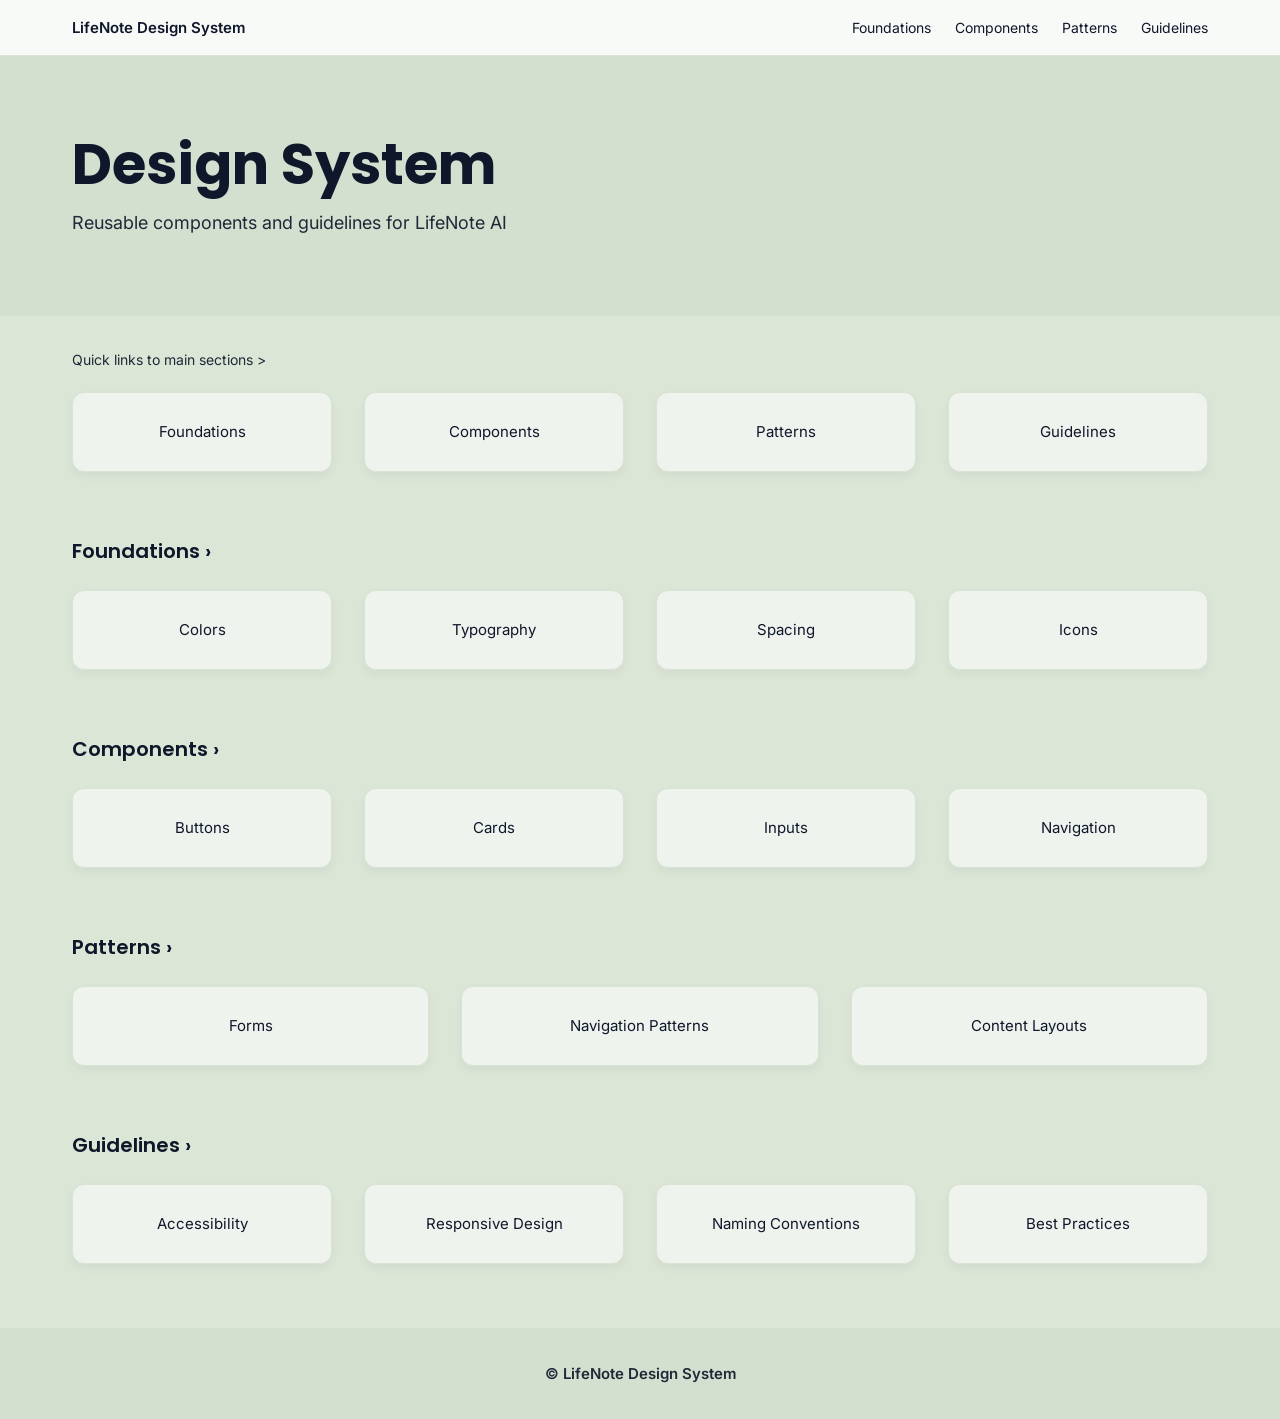
==== index.html @ e41692b9 "Add files via upload" ====
<!doctype html>
<html lang="en">
  <head>
    <meta charset="UTF-8" />
    <meta name="viewport" content="width=device-width, initial-scale=1.0" />
    <title>LifeNote Design System</title>
    <link rel="preconnect" href="https://fonts.googleapis.com" />
    <link rel="preconnect" href="https://fonts.gstatic.com" crossorigin />
    <link
      href="https://fonts.googleapis.com/css2?family=Inter:wght@400;500;600&family=Poppins:wght@600;700&display=swap"
      rel="stylesheet"
    />
    <link rel="stylesheet" href="styles.css" />
  </head>
  <body>
    <header class="top-nav">
      <div class="nav-container">
        <div class="logo">LifeNote Design System</div>

        <nav class="main-nav">
          <a href="#foundations">Foundations</a>
          <a href="#components">Components</a>
          <a href="#patterns">Patterns</a>
          <a href="#guidelines">Guidelines</a>
        </nav>
      </div>
    </header>

    <main>
      <section class="hero">
        <div class="hero-content">
          <h1>Design System</h1>
          <p>Reusable components and guidelines for LifeNote AI</p>
        </div>
      </section>

      <section class="content-section">
        <div class="page-width">
          <p class="section-label">Quick links to main sections &gt;</p>
          <div class="card-grid four-col">
            <a class="wire-card" href="#foundations">Foundations</a>
            <a class="wire-card" href="#components">Components</a>
            <a class="wire-card" href="#patterns">Patterns</a>
            <a class="wire-card" href="#guidelines">Guidelines</a>
          </div>
        </div>
      </section>

      <section class="content-section" id="foundations">
        <div class="page-width">
          <h2>Foundations &rsaquo;</h2>
          <div class="card-grid four-col">
            <a class="wire-card" href="#">Colors</a>
            <a class="wire-card" href="#">Typography</a>
            <a class="wire-card" href="#">Spacing</a>
            <a class="wire-card" href="#">Icons</a>
          </div>
        </div>
      </section>

      <section class="content-section" id="components">
        <div class="page-width">
          <h2>Components &rsaquo;</h2>
          <div class="card-grid four-col">
            <a class="wire-card" href="buttons.html">Buttons</a>
            <a class="wire-card" href="#">Cards</a>
            <a class="wire-card" href="#">Inputs</a>
            <a class="wire-card" href="#">Navigation</a>
          </div>
        </div>
      </section>

      <section class="content-section" id="patterns">
        <div class="page-width">
          <h2>Patterns &rsaquo;</h2>
          <div class="card-grid three-col">
            <a class="wire-card" href="#">Forms</a>
            <a class="wire-card" href="#">Navigation Patterns</a>
            <a class="wire-card" href="#">Content Layouts</a>
          </div>
        </div>
      </section>

      <section class="content-section" id="guidelines">
        <div class="page-width">
          <h2>Guidelines &rsaquo;</h2>
          <div class="card-grid four-col">
            <a class="wire-card" href="#">Accessibility</a>
            <a class="wire-card" href="#">Responsive Design</a>
            <a class="wire-card" href="#">Naming Conventions</a>
            <a class="wire-card" href="#">Best Practices</a>
          </div>
        </div>
      </section>
    </main>

    <footer class="site-footer">
      <p>&copy; LifeNote Design System</p>
    </footer>
  </body>
</html>
---- styles.css ----
:root {
  --bg-page: #dbe6d7;
  --bg-nav: #f8faf8;
  --bg-hero: #d3dfcf;
  --bg-card: #ffffff;
  --bg-card-soft: #f4f6f3;
  --bg-sidebar: #edf2ea;
  --bg-footer: #d3dfcf;

  --text-main: #0f172a;
  --text-body: #1f2937;
  --text-muted: #667085;

  --border: #d9e2d3;
  --border-accent: #b68cff;

  --primary: #4c6ef5;
  --primary-hover: #3b5bdb;
  --accent: #9b7cf3;
  --accent-soft: #efe7ff;

  --surface: #ffffff;
  --surface-muted: #f7f8f7;

  --font-heading: "Poppins", sans-serif;
  --font-body: "Inter", sans-serif;

  --radius-sm: 8px;
  --radius-md: 12px;
  --radius-lg: 16px;

  --shadow-sm: 0 4px 10px rgba(15, 23, 42, 0.05);
  --shadow-md: 0 10px 24px rgba(15, 23, 42, 0.08);

  --space-1: 8px;
  --space-2: 12px;
  --space-3: 16px;
  --space-4: 24px;
  --space-5: 32px;
  --space-6: 40px;
  --space-7: 48px;
  --space-8: 64px;
}

* {
  box-sizing: border-box;
}

html {
  scroll-behavior: smooth;
}

body {
  margin: 0;
  background: var(--bg-page);
  color: var(--text-body);
  font-family: var(--font-body);
}

a {
  text-decoration: none;
  color: inherit;
}

p {
  font-size: 15px;
  line-height: 1.7;
  color: var(--text-body);
}

.top-nav {
  background: var(--bg-nav);
  border-bottom: 1px solid var(--border);
}

.nav-container {
  max-width: 1200px;
  margin: 0 auto;
  padding: 18px 32px;
  display: flex;
  justify-content: space-between;
  align-items: center;
  gap: 24px;
}

.logo {
  font-size: 15px;
  font-weight: 600;
  color: var(--text-main);
}

.main-nav {
  display: flex;
  gap: 24px;
  flex-wrap: wrap;
}

.main-nav a {
  font-size: 14px;
  color: var(--text-main);
  transition: 0.2s ease;
}

.main-nav a:hover {
  color: var(--primary);
}

.hero {
  background: var(--bg-hero);
  min-height: 260px;
  display: flex;
  align-items: center;
  padding: 40px 0;
}

.hero-small {
  min-height: 220px;
}

.hero-content {
  max-width: 1200px;
  width: 100%;
  margin: 0 auto;
  padding: 0 32px;
}

.eyebrow {
  margin: 0 0 8px;
  font-size: 13px;
  color: var(--text-muted);
}

.hero h1 {
  margin: 0 0 12px;
  font-family: var(--font-heading);
  font-size: 56px;
  line-height: 1.1;
  font-weight: 700;
  color: var(--text-main);
}

.hero p {
  margin: 0;
  font-size: 18px;
  color: var(--text-body);
}

.content-section {
  padding: 32px 0;
}

.page-width {
  max-width: 1200px;
  margin: 0 auto;
  padding: 0 32px;
}

.section-label {
  margin: 0 0 20px;
  font-size: 14px;
  color: var(--text-body);
}

h2 {
  margin: 0 0 24px;
  font-family: var(--font-heading);
  font-size: 20px;
  font-weight: 600;
  color: var(--text-main);
}

.card-grid {
  display: grid;
  gap: 32px;
}

.four-col {
  grid-template-columns: repeat(4, 1fr);
}

.three-col {
  grid-template-columns: repeat(3, 1fr);
}

.wire-card {
  background: rgba(255, 255, 255, 0.55);
  border: 1px solid var(--border);
  min-height: 80px;
  border-radius: var(--radius-md);
  display: flex;
  justify-content: center;
  align-items: center;
  font-size: 15px;
  color: var(--text-main);
  box-shadow: var(--shadow-sm);
  transition: 0.2s ease;
}

.wire-card:hover {
  transform: translateY(-2px);
  background: var(--surface);
  border-color: var(--primary);
}

.site-footer {
  background: var(--bg-footer);
  text-align: center;
  padding: 18px 20px;
  margin-top: 32px;
  font-size: 14px;
  font-weight: 600;
  color: var(--text-main);
}

/* Buttons page layout */
.button-layout {
  display: grid;
  grid-template-columns: 220px 1fr;
  gap: 32px;
  align-items: start;
}

.sidebar {
  background: rgba(255, 255, 255, 0.45);
  border: 1px solid var(--border);
  border-radius: var(--radius-md);
  min-height: 430px;
  padding: 24px 18px;
}

.sidebar h3 {
  margin: 0 0 18px;
  font-family: var(--font-heading);
  font-size: 16px;
  color: var(--text-main);
}

.sidebar a {
  display: block;
  padding: 12px 14px;
  margin-bottom: 10px;
  font-size: 14px;
  border-radius: var(--radius-sm);
  color: var(--text-body);
  transition: 0.2s ease;
}

.sidebar a:hover {
  background: var(--surface);
}

.sidebar .active-link {
  background: var(--surface);
  border: 1px solid var(--border-accent);
  color: var(--primary);
  font-weight: 600;
}

.main-content h2 {
  margin-bottom: 32px;
}

.button-grid {
  display: grid;
  grid-template-columns: 1fr 1fr;
  gap: 32px;
}

.content-card {
  background: rgba(255, 255, 255, 0.65);
  border: 1px solid var(--border);
  border-radius: var(--radius-md);
  padding: 24px;
  box-shadow: var(--shadow-sm);
}

.content-card h3 {
  margin: 0 0 16px;
  font-family: var(--font-heading);
  font-size: 16px;
  color: var(--text-main);
}

.content-card p {
  margin: 0 0 12px;
}

.content-card p:last-child {
  margin-bottom: 0;
}

.tall-card {
  min-height: 240px;
}

.code-card {
  grid-column: 1 / 2;
  min-height: 220px;
}

/* Button demos */
.button-demo-row {
  display: flex;
  flex-wrap: wrap;
  gap: 12px;
  align-items: center;
}

.btn-outline-group {
  border: 2px dashed var(--border-accent);
  border-radius: var(--radius-sm);
  padding: 14px;
  margin-top: 12px;
  background: rgba(255, 255, 255, 0.45);
}

.btn {
  border: none;
  border-radius: 8px;
  padding: 12px 18px;
  font-family: var(--font-body);
  font-size: 14px;
  font-weight: 500;
  line-height: 1;
  cursor: pointer;
  transition: 0.2s ease;
  display: inline-flex;
  align-items: center;
  gap: 8px;
}

.btn-primary {
  background: var(--primary);
  color: white;
}

.btn-primary:hover {
  background: var(--primary-hover);
}

.btn-secondary {
  background: #ffffff;
  color: var(--text-main);
  border: 1px solid #d0d5dd;
}

.btn-secondary:hover {
  border-color: var(--primary);
  color: var(--primary);
}

.btn-accent {
  background: var(--accent);
  color: white;
}

.btn-accent:hover {
  background: #845ef7;
}

.btn-disabled,
.btn:disabled {
  opacity: 0.45;
  cursor: not-allowed;
}

/* Code block */
.code-placeholder {
  background: #eef2f7;
  border-radius: 8px;
  padding: 20px;
  min-height: 110px;
  border: 1px solid #d8dee8;
}

.code-line {
  height: 10px;
  background: #cfd8e3;
  border-radius: 999px;
  margin-bottom: 12px;
}

.code-line.short {
  width: 28%;
}

.code-line.medium {
  width: 54%;
}

.code-line.long {
  width: 74%;
}

/* Responsive */
@media (max-width: 900px) {
  .four-col,
  .three-col {
    grid-template-columns: repeat(2, 1fr);
  }

  .button-layout {
    grid-template-columns: 1fr;
  }

  .button-grid {
    grid-template-columns: 1fr;
  }

  .code-card {
    grid-column: auto;
  }
}

@media (max-width: 600px) {
  .nav-container {
    flex-direction: column;
    align-items: flex-start;
  }

  .four-col,
  .three-col {
    grid-template-columns: 1fr;
  }

  .hero h1 {
    font-size: 38px;
  }

  .hero-content,
  .page-width {
    padding-left: 20px;
    padding-right: 20px;
  }

  .button-demo-row {
    flex-direction: column;
    align-items: stretch;
  }

  .btn {
    justify-content: center;
  }
}
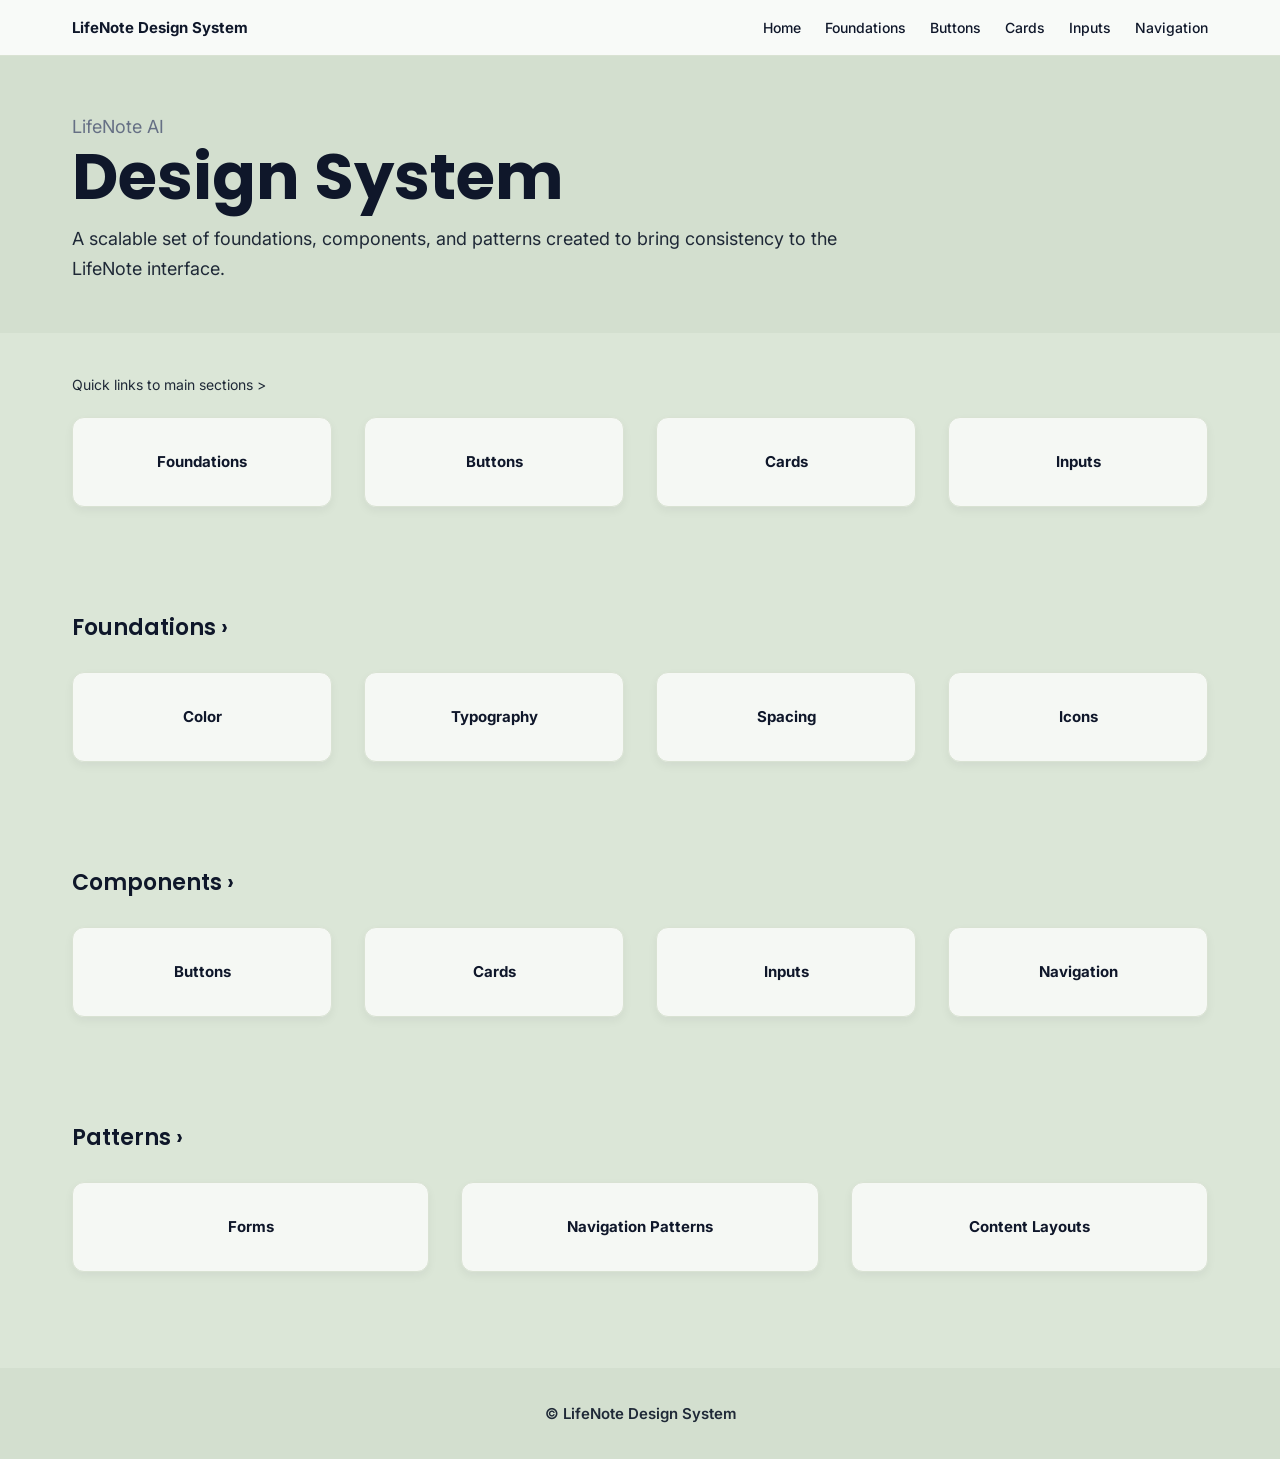
==== commit 66031a14: "Add files via upload" ====
--- a/index.html
+++ b/index.html
@@ -12,16 +12,18 @@
     />
     <link rel="stylesheet" href="styles.css" />
   </head>
+
   <body>
     <header class="top-nav">
       <div class="nav-container">
-        <div class="logo">LifeNote Design System</div>
-
+        <div class="logo"><a href="index.html">LifeNote Design System</a></div>
         <nav class="main-nav">
-          <a href="#foundations">Foundations</a>
-          <a href="#components">Components</a>
-          <a href="#patterns">Patterns</a>
-          <a href="#guidelines">Guidelines</a>
+          <a href="index.html">Home</a>
+          <a href="foundation-guidelines.html">Foundations</a>
+          <a href="buttons.html">Buttons</a>
+          <a href="component-guidelines.html">Cards</a>
+          <a href="inputs.html">Inputs</a>
+          <a href="navigation.html">Navigation</a>
         </nav>
       </div>
     </header>
@@ -29,8 +31,12 @@
     <main>
       <section class="hero">
         <div class="hero-content">
+          <p class="eyebrow">LifeNote AI</p>
           <h1>Design System</h1>
-          <p>Reusable components and guidelines for LifeNote AI</p>
+          <p>
+            A scalable set of foundations, components, and patterns created to
+            bring consistency to the LifeNote interface.
+          </p>
         </div>
       </section>
 
@@ -38,10 +44,12 @@
         <div class="page-width">
           <p class="section-label">Quick links to main sections &gt;</p>
           <div class="card-grid four-col">
-            <a class="wire-card" href="#foundations">Foundations</a>
-            <a class="wire-card" href="#components">Components</a>
-            <a class="wire-card" href="#patterns">Patterns</a>
-            <a class="wire-card" href="#guidelines">Guidelines</a>
+            <a class="wire-card" href="foundation-guidelines.html"
+              >Foundations</a
+            >
+            <a class="wire-card" href="buttons.html">Buttons</a>
+            <a class="wire-card" href="component-guidelines.html">Cards</a>
+            <a class="wire-card" href="inputs.html">Inputs</a>
           </div>
         </div>
       </section>
@@ -50,10 +58,10 @@
         <div class="page-width">
           <h2>Foundations &rsaquo;</h2>
           <div class="card-grid four-col">
-            <a class="wire-card" href="#">Colors</a>
-            <a class="wire-card" href="#">Typography</a>
-            <a class="wire-card" href="#">Spacing</a>
-            <a class="wire-card" href="#">Icons</a>
+            <a class="wire-card" href="foundation-guidelines.html">Color</a>
+            <a class="wire-card" href="typography.html">Typography</a>
+            <a class="wire-card" href="spacing.html">Spacing</a>
+            <a class="wire-card" href="icons.html">Icons</a>
           </div>
         </div>
       </section>
@@ -63,9 +71,9 @@
           <h2>Components &rsaquo;</h2>
           <div class="card-grid four-col">
             <a class="wire-card" href="buttons.html">Buttons</a>
-            <a class="wire-card" href="#">Cards</a>
-            <a class="wire-card" href="#">Inputs</a>
-            <a class="wire-card" href="#">Navigation</a>
+            <a class="wire-card" href="component-guidelines.html">Cards</a>
+            <a class="wire-card" href="inputs.html">Inputs</a>
+            <a class="wire-card" href="navigation.html">Navigation</a>
           </div>
         </div>
       </section>
@@ -74,21 +82,11 @@
         <div class="page-width">
           <h2>Patterns &rsaquo;</h2>
           <div class="card-grid three-col">
-            <a class="wire-card" href="#">Forms</a>
-            <a class="wire-card" href="#">Navigation Patterns</a>
-            <a class="wire-card" href="#">Content Layouts</a>
-          </div>
-        </div>
-      </section>
-
-      <section class="content-section" id="guidelines">
-        <div class="page-width">
-          <h2>Guidelines &rsaquo;</h2>
-          <div class="card-grid four-col">
-            <a class="wire-card" href="#">Accessibility</a>
-            <a class="wire-card" href="#">Responsive Design</a>
-            <a class="wire-card" href="#">Naming Conventions</a>
-            <a class="wire-card" href="#">Best Practices</a>
+            <a class="wire-card" href="forms.html">Forms</a>
+            <a class="wire-card" href="navigation-patterns.html"
+              >Navigation Patterns</a
+            >
+            <a class="wire-card" href="content-layouts.html">Content Layouts</a>
           </div>
         </div>
       </section>
--- a/styles.css
+++ b/styles.css
@@ -42,6 +42,8 @@
   --space-8: 64px;
 }
 
+/* Base */
+
 * {
   box-sizing: border-box;
 }
@@ -68,9 +70,30 @@
   color: var(--text-body);
 }
 
+h1,
+h2,
+h3 {
+  font-family: var(--font-heading);
+  color: var(--text-main);
+}
+
+ul {
+  margin-top: 0;
+  margin-bottom: 0;
+}
+
+li {
+  line-height: 1.5;
+}
+
+/* Header */
+
 .top-nav {
   background: var(--bg-nav);
   border-bottom: 1px solid var(--border);
+  position: sticky;
+  top: 0;
+  z-index: 1000;
 }
 
 .nav-container {
@@ -83,9 +106,10 @@
   gap: 24px;
 }
 
-.logo {
+.logo,
+.logo a {
   font-size: 15px;
-  font-weight: 600;
+  font-weight: 700;
   color: var(--text-main);
 }
 
@@ -97,6 +121,7 @@
 
 .main-nav a {
   font-size: 14px;
+  font-weight: 500;
   color: var(--text-main);
   transition: 0.2s ease;
 }
@@ -104,17 +129,19 @@
 .main-nav a:hover {
   color: var(--primary);
 }
+
+/* Hero */
 
 .hero {
   background: var(--bg-hero);
   min-height: 260px;
   display: flex;
   align-items: center;
-  padding: 40px 0;
+  padding: 56px 0 48px;
 }
 
 .hero-small {
-  min-height: 220px;
+  min-height: 240px;
 }
 
 .hero-content {
@@ -126,27 +153,27 @@
 
 .eyebrow {
   margin: 0 0 8px;
-  font-size: 13px;
+  font-size: 14px;
   color: var(--text-muted);
 }
 
 .hero h1 {
-  margin: 0 0 12px;
-  font-family: var(--font-heading);
-  font-size: 56px;
-  line-height: 1.1;
-  font-weight: 700;
-  color: var(--text-main);
+  margin: 0 0 14px;
+  font-size: clamp(42px, 6vw, 64px);
+  line-height: 1.05;
+  font-weight: 700;
 }
 
 .hero p {
   margin: 0;
   font-size: 18px;
-  color: var(--text-body);
-}
+  max-width: 820px;
+}
+
+/* General Layout */
 
 .content-section {
-  padding: 32px 0;
+  padding: 40px 0 64px;
 }
 
 .page-width {
@@ -158,15 +185,12 @@
 .section-label {
   margin: 0 0 20px;
   font-size: 14px;
-  color: var(--text-body);
 }
 
 h2 {
-  margin: 0 0 24px;
-  font-family: var(--font-heading);
-  font-size: 20px;
+  margin: 0 0 28px;
+  font-size: 22px;
   font-weight: 600;
-  color: var(--text-main);
 }
 
 .card-grid {
@@ -183,14 +207,17 @@
 }
 
 .wire-card {
-  background: rgba(255, 255, 255, 0.55);
-  border: 1px solid var(--border);
-  min-height: 80px;
+  background: rgba(255, 255, 255, 0.74);
+  border: 1px solid var(--border);
+  min-height: 90px;
   border-radius: var(--radius-md);
   display: flex;
   justify-content: center;
   align-items: center;
+  padding: 18px;
+  text-align: center;
   font-size: 15px;
+  font-weight: 700;
   color: var(--text-main);
   box-shadow: var(--shadow-sm);
   transition: 0.2s ease;
@@ -209,10 +236,10 @@
   margin-top: 32px;
   font-size: 14px;
   font-weight: 600;
-  color: var(--text-main);
-}
-
-/* Buttons page layout */
+}
+
+/* Sidebar Layout */
+
 .button-layout {
   display: grid;
   grid-template-columns: 220px 1fr;
@@ -221,18 +248,17 @@
 }
 
 .sidebar {
-  background: rgba(255, 255, 255, 0.45);
+  background: rgba(255, 255, 255, 0.58);
   border: 1px solid var(--border);
   border-radius: var(--radius-md);
   min-height: 430px;
   padding: 24px 18px;
+  box-shadow: var(--shadow-sm);
 }
 
 .sidebar h3 {
   margin: 0 0 18px;
-  font-family: var(--font-heading);
   font-size: 16px;
-  color: var(--text-main);
 }
 
 .sidebar a {
@@ -253,32 +279,32 @@
   background: var(--surface);
   border: 1px solid var(--border-accent);
   color: var(--primary);
-  font-weight: 600;
-}
-
-.main-content h2 {
-  margin-bottom: 32px;
+  font-weight: 700;
+}
+
+.main-content {
+  min-width: 0;
 }
 
 .button-grid {
   display: grid;
-  grid-template-columns: 1fr 1fr;
+  grid-template-columns: repeat(2, 1fr);
   gap: 32px;
+  align-items: start;
 }
 
 .content-card {
-  background: rgba(255, 255, 255, 0.65);
-  border: 1px solid var(--border);
-  border-radius: var(--radius-md);
-  padding: 24px;
+  background: rgba(255, 255, 255, 0.78);
+  border: 1px solid var(--border);
+  border-radius: var(--radius-lg);
+  padding: 28px;
   box-shadow: var(--shadow-sm);
+  overflow: hidden;
 }
 
 .content-card h3 {
-  margin: 0 0 16px;
-  font-family: var(--font-heading);
-  font-size: 16px;
-  color: var(--text-main);
+  margin: 0 0 18px;
+  font-size: 17px;
 }
 
 .content-card p {
@@ -289,16 +315,16 @@
   margin-bottom: 0;
 }
 
+.full-span {
+  grid-column: 1 / -1;
+}
+
 .tall-card {
   min-height: 240px;
 }
 
-.code-card {
-  grid-column: 1 / 2;
-  min-height: 220px;
-}
-
-/* Button demos */
+/* Buttons */
+
 .button-demo-row {
   display: flex;
   flex-wrap: wrap;
@@ -320,12 +346,13 @@
   padding: 12px 18px;
   font-family: var(--font-body);
   font-size: 14px;
-  font-weight: 500;
+  font-weight: 700;
   line-height: 1;
   cursor: pointer;
   transition: 0.2s ease;
   display: inline-flex;
   align-items: center;
+  justify-content: center;
   gap: 8px;
 }
 
@@ -334,7 +361,8 @@
   color: white;
 }
 
-.btn-primary:hover {
+.btn-primary:hover,
+.hover-demo {
   background: var(--primary-hover);
 }
 
@@ -358,41 +386,473 @@
   background: #845ef7;
 }
 
-.btn-disabled,
-.btn:disabled {
+.btn-ghost {
+  background: transparent;
+  color: var(--primary);
+  border: 1px solid var(--primary);
+}
+
+.btn-ghost:hover {
+  background: var(--accent-soft);
+}
+
+.pressed-demo {
+  transform: scale(0.96);
+}
+
+.btn:disabled,
+.btn-disabled {
   opacity: 0.45;
   cursor: not-allowed;
 }
 
-/* Code block */
-.code-placeholder {
-  background: #eef2f7;
-  border-radius: 8px;
-  padding: 20px;
-  min-height: 110px;
-  border: 1px solid #d8dee8;
-}
-
-.code-line {
-  height: 10px;
-  background: #cfd8e3;
+/* Real Code Block */
+
+.code-label {
+  display: inline-block;
+  margin-bottom: 10px;
+  font-size: 12px;
+  font-weight: 700;
+  color: var(--text-muted);
+  text-transform: uppercase;
+  letter-spacing: 0.04em;
+}
+
+.code-description {
+  font-size: 14px;
+  color: var(--text-muted);
+  margin-bottom: 12px;
+}
+
+.code-block {
+  background: #0f172a;
+  color: #e5e7eb;
+  border-radius: 12px;
+  padding: 18px 20px;
+  font-family: "Courier New", monospace;
+  font-size: 13px;
+  line-height: 1.4;
+  overflow-x: auto;
+  box-shadow: var(--shadow-sm);
+  margin: 0 0 18px;
+}
+
+.code-block:last-child {
+  margin-bottom: 0;
+}
+
+.code-block code {
+  white-space: pre;
+}
+
+/* Color Page */
+
+.color-demo-grid {
+  display: grid;
+  grid-template-columns: repeat(3, 1fr);
+  gap: 18px;
+}
+
+.color-demo {
+  min-height: 130px;
+  border-radius: var(--radius-lg);
+  padding: 18px;
+  display: flex;
+  flex-direction: column;
+  justify-content: flex-end;
+  font-weight: 700;
+  line-height: 1.4;
+  box-shadow: var(--shadow-md);
+  border: 1px solid var(--border);
+}
+
+.primary-demo {
+  background: var(--primary);
+  color: white;
+}
+
+.hover-demo-color {
+  background: var(--primary-hover);
+  color: white;
+}
+
+.accent-demo {
+  background: var(--accent);
+  color: white;
+}
+
+.bg-demo {
+  background: var(--bg-hero);
+  color: var(--text-main);
+}
+
+.surface-demo {
+  background: var(--surface);
+  color: var(--text-main);
+}
+
+.muted-demo {
+  background: var(--text-muted);
+  color: white;
+}
+
+/* Typography Page */
+
+.type-demo {
+  background: linear-gradient(180deg, #ffffff 0%, #f7f8f7 100%);
+  border: 1px solid var(--border);
+  border-radius: var(--radius-lg);
+  padding: var(--space-5);
+  box-shadow: var(--shadow-md);
+}
+
+.type-row {
+  display: grid;
+  grid-template-columns: 180px 1fr;
+  gap: var(--space-4);
+  align-items: baseline;
+  padding: 18px 0;
+  border-bottom: 1px solid var(--border);
+}
+
+.type-row:first-child {
+  padding-top: 0;
+}
+
+.type-row:last-child {
+  border-bottom: none;
+  padding-bottom: 0;
+}
+
+.type-label {
+  font-size: 13px;
+  color: var(--text-muted);
+  font-weight: 700;
+  line-height: 1.4;
+}
+
+.type-sample {
+  margin: 0;
+  color: var(--text-main);
+}
+
+.sample-h1 {
+  font-family: var(--font-heading);
+  font-size: 42px;
+  font-weight: 700;
+  line-height: 1.1;
+}
+
+.sample-h2 {
+  font-family: var(--font-heading);
+  font-size: 30px;
+  font-weight: 600;
+  line-height: 1.2;
+}
+
+.sample-h3 {
+  font-family: var(--font-heading);
+  font-size: 22px;
+  font-weight: 600;
+  line-height: 1.3;
+}
+
+.sample-body {
+  font-family: var(--font-body);
+  font-size: 16px;
+  line-height: 1.7;
+}
+
+.sample-label {
+  font-family: var(--font-body);
+  font-size: 13px;
+  font-weight: 600;
+  color: var(--text-muted);
+  text-transform: uppercase;
+  letter-spacing: 0.04em;
+}
+
+/* Prompt / Card Demo */
+
+.prompt-card {
+  background: var(--surface);
+  border: 1px solid var(--border);
+  border-radius: 20px;
+  padding: 28px;
+  box-shadow: var(--shadow-md);
+  max-width: 520px;
+}
+
+.prompt-label {
+  display: inline-block;
+  background: var(--accent-soft);
+  color: var(--primary);
+  font-size: 12px;
+  font-weight: 700;
+  padding: 6px 10px;
   border-radius: 999px;
+  margin-bottom: 16px;
+}
+
+.prompt-card h3 {
+  font-size: 24px;
+  margin-bottom: 10px;
+}
+
+.prompt-card p {
+  margin-bottom: 20px;
+}
+
+.card-demo {
+  background: var(--surface);
+  border: 1px solid var(--border);
+  border-radius: var(--radius-lg);
+  padding: 24px;
+  box-shadow: var(--shadow-md);
+  max-width: 460px;
+}
+
+/* Spacing Page */
+
+.spacing-demo {
+  background: var(--surface);
+  border: 1px solid var(--border);
+  border-radius: var(--radius-lg);
+  padding: var(--space-5);
+  box-shadow: var(--shadow-md);
+}
+
+.spacing-row {
+  display: grid;
+  grid-template-columns: 80px 1fr;
+  align-items: center;
+  gap: var(--space-4);
+  margin-bottom: var(--space-3);
+}
+
+.spacing-row:last-child {
+  margin-bottom: 0;
+}
+
+.spacing-label {
+  font-size: 13px;
+  font-weight: 700;
+  color: var(--text-muted);
+}
+
+.space-bar {
+  height: 28px;
+  background: var(--primary);
+  border-radius: 999px;
+  box-shadow: var(--shadow-sm);
+}
+
+.space-1 {
+  width: 8px;
+}
+.space-2 {
+  width: 12px;
+}
+.space-3 {
+  width: 16px;
+}
+.space-4 {
+  width: 24px;
+}
+.space-5 {
+  width: 32px;
+}
+.space-6 {
+  width: 40px;
+}
+.space-7 {
+  width: 48px;
+}
+.space-8 {
+  width: 64px;
+}
+
+/* Icons Page */
+
+.icon-demo-grid {
+  display: grid;
+  grid-template-columns: repeat(4, 1fr);
+  gap: var(--space-3);
+}
+
+.icon-demo {
+  background: var(--surface);
+  border: 1px solid var(--border);
+  border-radius: var(--radius-lg);
+  padding: var(--space-4);
+  text-align: center;
+  box-shadow: var(--shadow-sm);
+}
+
+.icon-symbol {
+  display: block;
+  font-size: 32px;
+  color: var(--primary);
   margin-bottom: 12px;
-}
-
-.code-line.short {
-  width: 28%;
-}
-
-.code-line.medium {
-  width: 54%;
-}
-
-.code-line.long {
-  width: 74%;
+  line-height: 1;
+}
+
+.icon-demo span {
+  display: block;
+  font-size: 14px;
+  font-weight: 600;
+  color: var(--text-body);
+}
+
+/* Inputs / Forms */
+
+.form-demo {
+  background: var(--surface);
+  border: 1px solid var(--border);
+  border-radius: var(--radius-lg);
+  padding: var(--space-5);
+  box-shadow: var(--shadow-md);
+  display: grid;
+  gap: var(--space-3);
+}
+
+.form-demo label {
+  font-weight: 700;
+  font-size: 14px;
+  color: var(--text-main);
+}
+
+.form-demo input,
+.form-demo textarea {
+  width: 100%;
+  border: 1px solid var(--border);
+  border-radius: var(--radius-sm);
+  padding: 14px 16px;
+  font-family: var(--font-body);
+  font-size: 15px;
+  background: white;
+  color: var(--text-body);
+}
+
+.form-demo textarea {
+  min-height: 120px;
+  resize: vertical;
+}
+
+.form-demo input:focus,
+.form-demo textarea:focus {
+  outline: 2px solid var(--accent-soft);
+  border-color: var(--primary);
+}
+
+/* Navigation Demo */
+
+.nav-demo {
+  background: var(--surface);
+  border: 1px solid var(--border);
+  border-radius: var(--radius-lg);
+  padding: var(--space-3);
+  display: flex;
+  gap: var(--space-2);
+  box-shadow: var(--shadow-md);
+  flex-wrap: wrap;
+}
+
+.nav-demo a {
+  padding: 12px 16px;
+  border-radius: var(--radius-sm);
+  font-weight: 700;
+}
+
+.nav-demo a.active,
+.nav-demo a:hover {
+  background: var(--accent-soft);
+  color: var(--primary);
+}
+
+/* Pattern Demo */
+
+.pattern-demo {
+  background: var(--surface);
+  border: 1px solid var(--border);
+  border-radius: var(--radius-lg);
+  padding: var(--space-4);
+  box-shadow: var(--shadow-md);
+  display: grid;
+  grid-template-columns: 180px 1fr;
+  gap: var(--space-4);
+}
+
+.mini-sidebar {
+  background: var(--bg-sidebar);
+  border-radius: var(--radius-md);
+  padding: var(--space-3);
+  display: grid;
+  gap: var(--space-2);
+}
+
+.mini-sidebar a {
+  padding: 10px 12px;
+  border-radius: var(--radius-sm);
+  font-weight: 600;
+}
+
+.mini-sidebar a.active {
+  background: white;
+  color: var(--primary);
+  border: 1px solid var(--border-accent);
+}
+
+.mini-content {
+  background: var(--bg-card-soft);
+  border-radius: var(--radius-md);
+  padding: var(--space-4);
+}
+
+/* Content Layout Demo */
+
+.layout-demo {
+  background: var(--surface);
+  border: 1px solid var(--border);
+  border-radius: var(--radius-lg);
+  padding: var(--space-4);
+  box-shadow: var(--shadow-md);
+  display: grid;
+  gap: var(--space-4);
+}
+
+.layout-hero-box {
+  background: var(--bg-hero);
+  border: 1px solid var(--border);
+  border-radius: var(--radius-md);
+  min-height: 120px;
+  display: grid;
+  place-items: center;
+  text-align: center;
+  padding: var(--space-4);
+  font-weight: 700;
+}
+
+.layout-card-row {
+  display: grid;
+  grid-template-columns: repeat(3, 1fr);
+  gap: var(--space-3);
+}
+
+.layout-card-row div {
+  background: var(--bg-card-soft);
+  border: 1px solid var(--border);
+  border-radius: var(--radius-md);
+  min-height: 90px;
+  display: grid;
+  place-items: center;
+  text-align: center;
+  padding: var(--space-3);
+  font-weight: 700;
 }
 
 /* Responsive */
+
 @media (max-width: 900px) {
   .four-col,
   .three-col {
@@ -407,20 +867,35 @@
     grid-template-columns: 1fr;
   }
 
-  .code-card {
-    grid-column: auto;
-  }
-}
-
-@media (max-width: 600px) {
+  .color-demo-grid {
+    grid-template-columns: repeat(2, 1fr);
+  }
+
+  .pattern-demo {
+    grid-template-columns: 1fr;
+  }
+}
+
+@media (max-width: 700px) {
   .nav-container {
     flex-direction: column;
     align-items: flex-start;
   }
 
+  .main-nav {
+    gap: 16px;
+  }
+
   .four-col,
-  .three-col {
+  .three-col,
+  .color-demo-grid,
+  .icon-demo-grid,
+  .layout-card-row {
     grid-template-columns: 1fr;
+  }
+
+  .hero {
+    padding: 44px 0 40px;
   }
 
   .hero h1 {
@@ -441,4 +916,17 @@
   .btn {
     justify-content: center;
   }
-}
+
+  .type-row,
+  .spacing-row {
+    grid-template-columns: 1fr;
+  }
+
+  .sample-h1 {
+    font-size: 32px;
+  }
+
+  .code-block {
+    font-size: 12px;
+  }
+}
